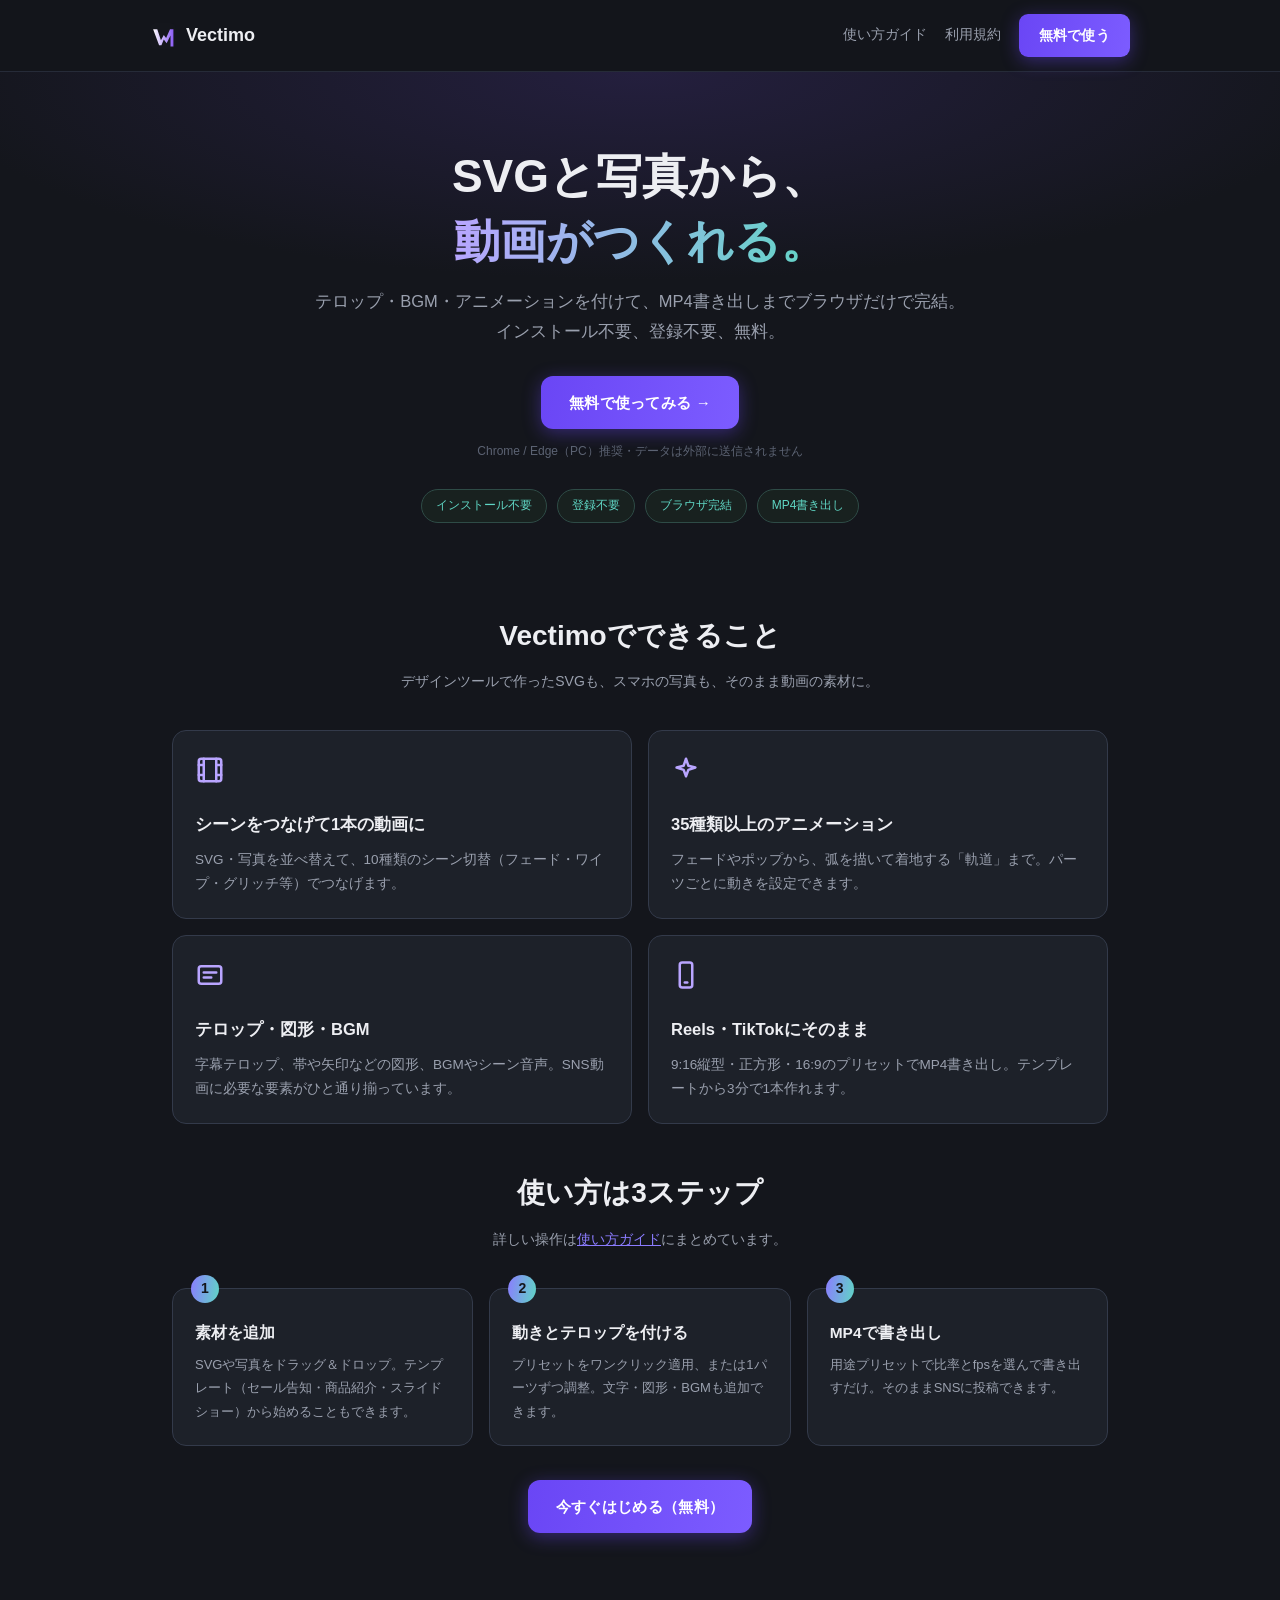
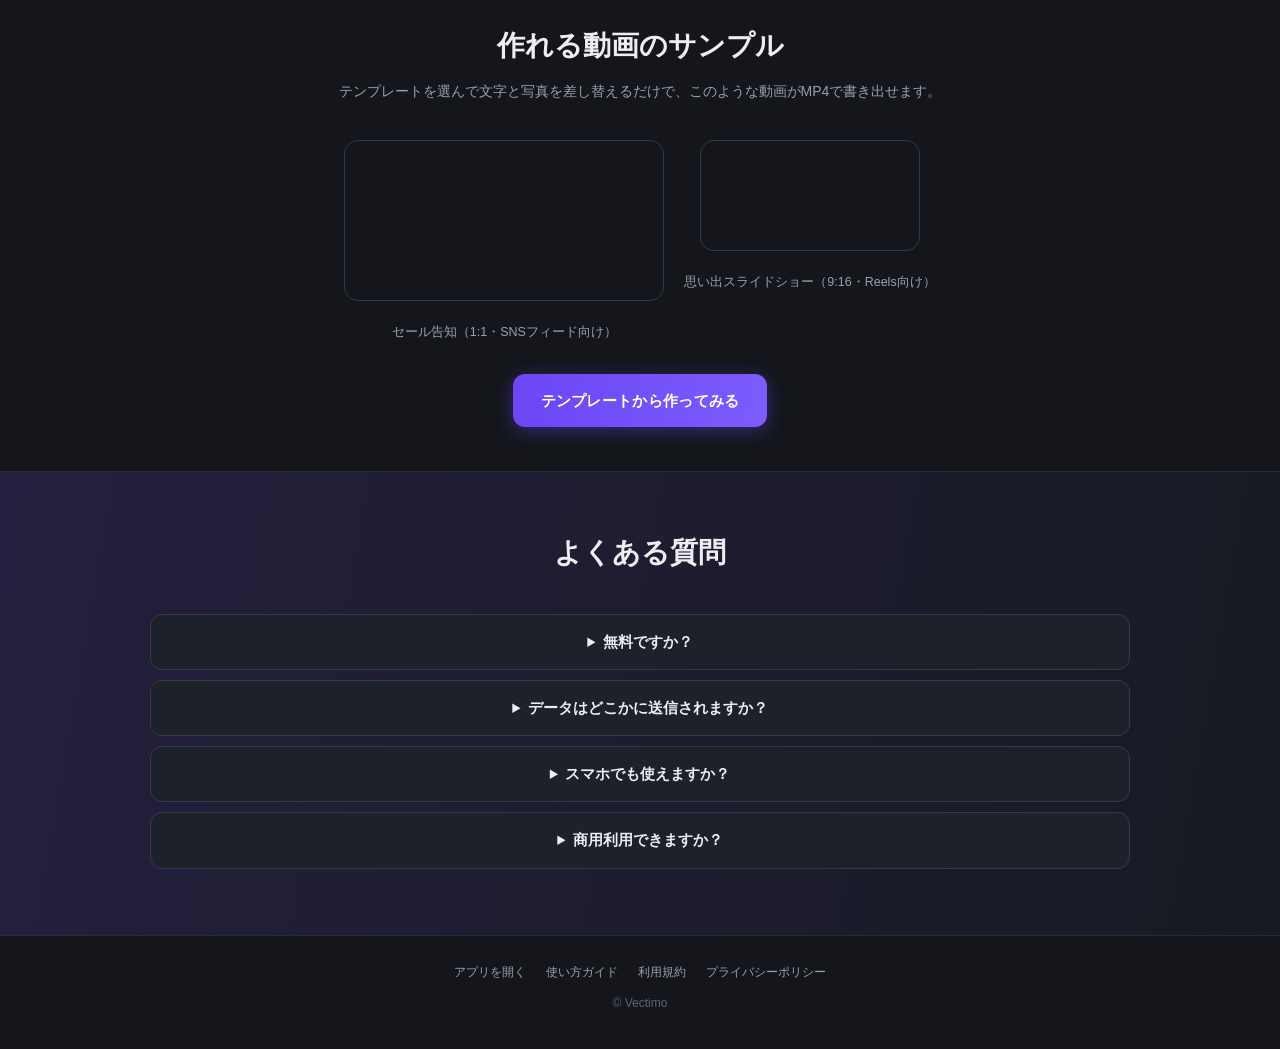
==== index.html @ f9dc0a41 "LP余白調整・サンプル動画のループ解除" ====
<!DOCTYPE html>
<html lang="ja">
<head>
<meta charset="utf-8">
<meta name="viewport" content="width=device-width, initial-scale=1">
<title>Vectimo（ベクティモ）| SVG・写真から動画を作る無料ブラウザツール</title>
<meta name="description" content="VectimoはSVGや写真をつなげてテロップ・BGM付きのMP4動画を作れる無料ツール。インストール不要・登録不要・ブラウザ完結。SNS広告やReels、思い出のスライドショー作りに。">
<link rel="canonical" href="https://vectimo.vercel.app/">
<meta property="og:title" content="Vectimo（ベクティモ）| SVG・写真から動画を作る無料ブラウザツール">
<meta property="og:description" content="インストール不要・登録不要。SVGや写真をつなげてテロップ・BGM付きのMP4動画をブラウザだけで。">
<meta property="og:type" content="website">
<meta property="og:site_name" content="Vectimo">
<meta property="og:url" content="https://vectimo.vercel.app/">
<meta property="og:image" content="https://vectimo.vercel.app/vectimo-ogp.png">
<meta name="twitter:card" content="summary_large_image">
<link rel="apple-touch-icon" href="apple-touch-icon.png">
<link rel="icon" type="image/png" sizes="192x192" href="icon-192.png">
<link rel="icon" href="data:image/svg+xml,%3Csvg xmlns='http://www.w3.org/2000/svg' viewBox='0 0 100 100'%3E%3Crect width='100' height='100' rx='20' fill='%2314161C'/%3E%3Cdefs%3E%3ClinearGradient id='g' x1='0' y1='0' x2='1' y2='0'%3E%3Cstop offset='0' stop-color='%23FFFFFF'/%3E%3Cstop offset='1' stop-color='%238B5CF6'/%3E%3C/linearGradient%3E%3C/defs%3E%3Cpath d='M12 24 H28 L42 66 L53 46 L62 58 L77 24 H90 V90 H79 V48 L64 78 L53 63 L44 86 H35 Z' fill='url(%23g)'/%3E%3C/svg%3E">
<script type="application/ld+json">
{"@context":"https://schema.org","@type":"WebApplication","name":"Vectimo（ベクティモ）","url":"https://vectimo.vercel.app/","description":"SVGや写真をつなげてテロップ・BGM付きのMP4動画を作れる無料のブラウザ完結動画作成ツール。","applicationCategory":"MultimediaApplication","operatingSystem":"Web","inLanguage":"ja","offers":{"@type":"Offer","price":"0","priceCurrency":"JPY"},"image":"https://vectimo.vercel.app/vectimo-ogp.png"}
</script>
<script type="application/ld+json">
{"@context":"https://schema.org","@type":"FAQPage","mainEntity":[
{"@type":"Question","name":"Vectimoは無料ですか？","acceptedAnswer":{"@type":"Answer","text":"はい、無料でお使いいただけます。会員登録やインストールも不要で、ブラウザだけで動作します。"}},
{"@type":"Question","name":"どんな動画が作れますか？","acceptedAnswer":{"@type":"Answer","text":"SVGや写真をシーンとして並べ、アニメーション・テロップ・BGMを付けてMP4動画として書き出せます。SNS広告、Instagram Reels/TikTok用の縦動画、思い出のスライドショーなどに向いています。"}},
{"@type":"Question","name":"作ったデータはサーバーに送信されますか？","acceptedAnswer":{"@type":"Answer","text":"いいえ。編集・書き出しはすべてお使いのブラウザ内で完結し、素材や動画が外部サーバーへ送信されることはありません。"}},
{"@type":"Question","name":"推奨環境はありますか？","acceptedAnswer":{"@type":"Answer","text":"パソコンのChromeまたはEdge（最新版）を推奨しています。MP4書き出しにはWebCodecs対応ブラウザが必要です。"}}
]}
</script>
<style>
:root{--bg:#14161C;--panel:#1D2129;--line:#333A4A;--tx:#EDEEF2;--sub:#9AA0AE;--mut:#5C6373;--pu:#8B7CFF;--te:#5FD6C4;--pk:#FF8FA3}
*{box-sizing:border-box}
body{margin:0;background:var(--bg);color:var(--tx);font-family:'Zen Kaku Gothic New','Hiragino Sans','Yu Gothic',sans-serif;line-height:1.8}
a{color:var(--pu)}
.wrap{max-width:980px;margin:0 auto;padding:0 22px}
header{position:sticky;top:0;z-index:10;background:#14161CEE;backdrop-filter:blur(8px);border-bottom:1px solid #262B38}
.nav{display:flex;align-items:center;gap:18px;padding:14px 0}
.logo{display:flex;align-items:center;gap:10px;font-weight:800;font-size:18px;color:var(--tx);text-decoration:none}
.nav .links{margin-left:auto;display:flex;gap:18px;align-items:center;font-size:13.5px}
.nav .links a{color:var(--sub);text-decoration:none}
.nav .links a.btn{color:#FFFFFF}
.btn{display:inline-block;background:linear-gradient(100deg,#6A46F5,#7C5CFF);color:#FFFFFF;font-weight:800;text-decoration:none;border-radius:12px;padding:13px 28px;font-size:15px;letter-spacing:.02em;box-shadow:0 4px 18px #6A46F566;transition:transform .12s,filter .15s}
.btn:hover{filter:brightness(1.08);transform:translateY(-1px)}
.btn.small{padding:9px 20px;font-size:14px;border-radius:9px}
.hero{padding:72px 0 44px;text-align:center;background:radial-gradient(ellipse 80% 60% at 50% 0%,#241F3E 0%,#14161C 70%)}
.hero h1{font-size:clamp(28px,5vw,46px);line-height:1.4;margin:0 0 14px;font-weight:900}
.hero h1 .grad{background:linear-gradient(100deg,#B9A5FF,var(--te));-webkit-background-clip:text;background-clip:text;color:transparent}
.hero p{color:var(--sub);font-size:clamp(14px,2.2vw,16.5px);margin:0 0 30px}
.hero .note{font-size:12px;color:var(--mut);margin-top:12px}
.badges{display:flex;gap:10px;justify-content:center;flex-wrap:wrap;margin-top:26px}
.badge{font-size:12px;color:var(--te);border:1px solid #2E4B46;background:#18211F;border-radius:99px;padding:5px 14px}
section{padding:44px 0}
h2{font-size:clamp(21px,3.4vw,28px);text-align:center;margin:0 0 8px}
.lead{text-align:center;color:var(--sub);font-size:14px;margin:0 0 36px}
.grid{display:grid;grid-template-columns:repeat(2,1fr);gap:16px}
@media(max-width:640px){.grid{grid-template-columns:1fr}}
.card .ic svg{stroke:#B9A5FF}
.card{background:var(--panel);border:1px solid var(--line);border-radius:14px;padding:22px}
.card h3{margin:0 0 8px;font-size:16.5px}
.card p{margin:0;font-size:13.5px;color:var(--sub)}
.card .ic{font-size:26px;margin-bottom:10px}
.steps{counter-reset:st;display:grid;grid-template-columns:repeat(auto-fit,minmax(220px,1fr));gap:16px}
.step{background:var(--panel);border:1px solid var(--line);border-radius:14px;padding:22px;position:relative}
.step::before{counter-increment:st;content:counter(st);position:absolute;top:-14px;left:18px;background:linear-gradient(100deg,var(--pu),var(--te));color:#14161C;font-weight:900;width:28px;height:28px;border-radius:50%;display:grid;place-items:center;font-size:14px}
.step h3{margin:8px 0 6px;font-size:15.5px}
.step p{margin:0;font-size:13px;color:var(--sub)}
details{background:var(--panel);border:1px solid var(--line);border-radius:12px;padding:14px 18px;margin-bottom:10px}
summary{cursor:pointer;font-weight:700;font-size:14.5px}
details p{color:var(--sub);font-size:13.5px;margin:10px 0 2px}
.cta{background:linear-gradient(100deg,#241F3E,#171A22);border-top:1px solid #262B38;border-bottom:1px solid #262B38;text-align:center}
footer{padding:26px 0 34px;text-align:center;font-size:12px;color:var(--mut)}
footer a{color:var(--sub);text-decoration:none;margin:0 10px}
@media(max-width:640px){.nav .links a.hidesp{display:none}}
</style>
</head>
<body>
<header><div class="wrap nav">
  <a class="logo" href="./"><svg width="26" height="26" viewBox="0 0 100 100"><rect width="100" height="100" rx="20" fill="#14161C"/><defs><linearGradient id="lg" x1="0" y1="0" x2="1" y2="0"><stop offset="0" stop-color="#FFF"/><stop offset="1" stop-color="#8B5CF6"/></linearGradient></defs><path d="M12 24 H28 L42 66 L53 46 L62 58 L77 24 H90 V90 H79 V48 L64 78 L53 63 L44 86 H35 Z" fill="url(#lg)"/></svg>Vectimo</a>
  <div class="links">
    <a href="vectimo-guide.html" class="hidesp">使い方ガイド</a>
    <a href="vectimo-terms.html" class="hidesp">利用規約</a>
    <a class="btn small" href="app.html">無料で使う</a>
  </div>
</div></header>

<div class="hero"><div class="wrap">
  <h1>SVGと写真から、<br><span class="grad">動画がつくれる。</span></h1>
  <p>テロップ・BGM・アニメーションを付けて、MP4書き出しまでブラウザだけで完結。<br>インストール不要、登録不要、無料。</p>
  <a class="btn" href="app.html">無料で使ってみる →</a>
  <div class="note">Chrome / Edge（PC）推奨・データは外部に送信されません</div>
  <div class="badges"><span class="badge">インストール不要</span><span class="badge">登録不要</span><span class="badge">ブラウザ完結</span><span class="badge">MP4書き出し</span></div>
</div></div>

<section><div class="wrap">
  <h2>Vectimoでできること</h2>
  <p class="lead">デザインツールで作ったSVGも、スマホの写真も、そのまま動画の素材に。</p>
  <div class="grid">
    <div class="card"><div class="ic"><svg width="30" height="30" viewBox="0 0 24 24" fill="none" stroke-width="2" stroke-linecap="round" stroke-linejoin="round"><rect x="3" y="3" width="18" height="18" rx="2"/><path d="M7 3v18M17 3v18M3 8h4M3 16h4M17 8h4M17 16h4"/></svg></div><h3>シーンをつなげて1本の動画に</h3><p>SVG・写真を並べ替えて、10種類のシーン切替（フェード・ワイプ・グリッチ等）でつなげます。</p></div>
    <div class="card"><div class="ic"><svg width="30" height="30" viewBox="0 0 24 24" fill="none" stroke-width="2" stroke-linecap="round" stroke-linejoin="round"><path d="M12 3l1.9 5.6L19.5 10l-5.6 1.9L12 17l-1.9-5.1L4.5 10l5.6-1.4Z"/></svg></div><h3>35種類以上のアニメーション</h3><p>フェードやポップから、弧を描いて着地する「軌道」まで。パーツごとに動きを設定できます。</p></div>
    <div class="card"><div class="ic"><svg width="30" height="30" viewBox="0 0 24 24" fill="none" stroke-width="2" stroke-linecap="round" stroke-linejoin="round"><rect x="3" y="5" width="18" height="14" rx="2"/><path d="M7 10h10M7 14h6"/></svg></div><h3>テロップ・図形・BGM</h3><p>字幕テロップ、帯や矢印などの図形、BGMやシーン音声。SNS動画に必要な要素がひと通り揃っています。</p></div>
    <div class="card"><div class="ic"><svg width="30" height="30" viewBox="0 0 24 24" fill="none" stroke-width="2" stroke-linecap="round" stroke-linejoin="round"><rect x="7" y="2" width="10" height="20" rx="2"/><path d="M11 18h2"/></svg></div><h3>Reels・TikTokにそのまま</h3><p>9:16縦型・正方形・16:9のプリセットでMP4書き出し。テンプレートから3分で1本作れます。</p></div>
  </div>
</div></section>

<section style="padding-top:0"><div class="wrap">
  <h2>使い方は3ステップ</h2>
  <p class="lead">詳しい操作は<a href="vectimo-guide.html">使い方ガイド</a>にまとめています。</p>
  <div class="steps">
    <div class="step"><h3>素材を追加</h3><p>SVGや写真をドラッグ＆ドロップ。テンプレート（セール告知・商品紹介・スライドショー）から始めることもできます。</p></div>
    <div class="step"><h3>動きとテロップを付ける</h3><p>プリセットをワンクリック適用、または1パーツずつ調整。文字・図形・BGMも追加できます。</p></div>
    <div class="step"><h3>MP4で書き出し</h3><p>用途プリセットで比率とfpsを選んで書き出すだけ。そのままSNSに投稿できます。</p></div>
  </div>
  <div style="text-align:center;margin-top:34px"><a class="btn" href="app.html">今すぐはじめる（無料）</a></div>
</div></section>

<section><div class="wrap">
  <h2>作れる動画のサンプル</h2>
  <p class="lead">テンプレートを選んで文字と写真を差し替えるだけで、このような動画がMP4で書き出せます。</p>
  <div style="display:flex;gap:20px;justify-content:center;align-items:flex-start;flex-wrap:wrap">
    <figure style="margin:0;text-align:center">
      <video src="demo-sale.mp4" autoplay muted playsinline style="width:min(320px,86vw);border-radius:14px;border:1px solid #333A4A"></video>
      <figcaption style="font-size:12.5px;color:#9AA0AE;margin-top:10px">セール告知（1:1・SNSフィード向け）</figcaption>
    </figure>
    <figure style="margin:0;text-align:center">
      <video src="demo-memories.mp4" autoplay muted playsinline style="width:min(220px,60vw);border-radius:14px;border:1px solid #333A4A"></video>
      <figcaption style="font-size:12.5px;color:#9AA0AE;margin-top:10px">思い出スライドショー（9:16・Reels向け）</figcaption>
    </figure>
  </div>
  <div style="text-align:center;margin-top:30px"><a class="btn" href="app.html">テンプレートから作ってみる</a></div>
</div></section>

<section class="cta"><div class="wrap" style="padding:12px 0">
  <h2>よくある質問</h2>
  <p class="lead"></p>
  <details><summary>無料ですか？</summary><p>はい、無料です。会員登録もインストールも不要で、ブラウザを開くだけで使えます。</p></details>
  <details><summary>データはどこかに送信されますか？</summary><p>いいえ。編集も書き出しもすべてお使いのブラウザ内で処理され、素材や動画が外部サーバーへ送信されることはありません。</p></details>
  <details><summary>スマホでも使えますか？</summary><p>閲覧はできますが、編集操作が多いためパソコン（Chrome / Edge）でのご利用を推奨しています。</p></details>
  <details><summary>商用利用できますか？</summary><p>作成した動画は商用利用いただけます。詳しくは<a href="vectimo-terms.html">利用規約</a>をご覧ください。</p></details>
</div></section>

<footer><div class="wrap">
  <div><a href="app.html">アプリを開く</a><a href="vectimo-guide.html">使い方ガイド</a><a href="vectimo-terms.html">利用規約</a><a href="vectimo-privacy.html">プライバシーポリシー</a></div>
  <div style="margin-top:10px">© Vectimo</div>
</div></footer>
</body>
</html>
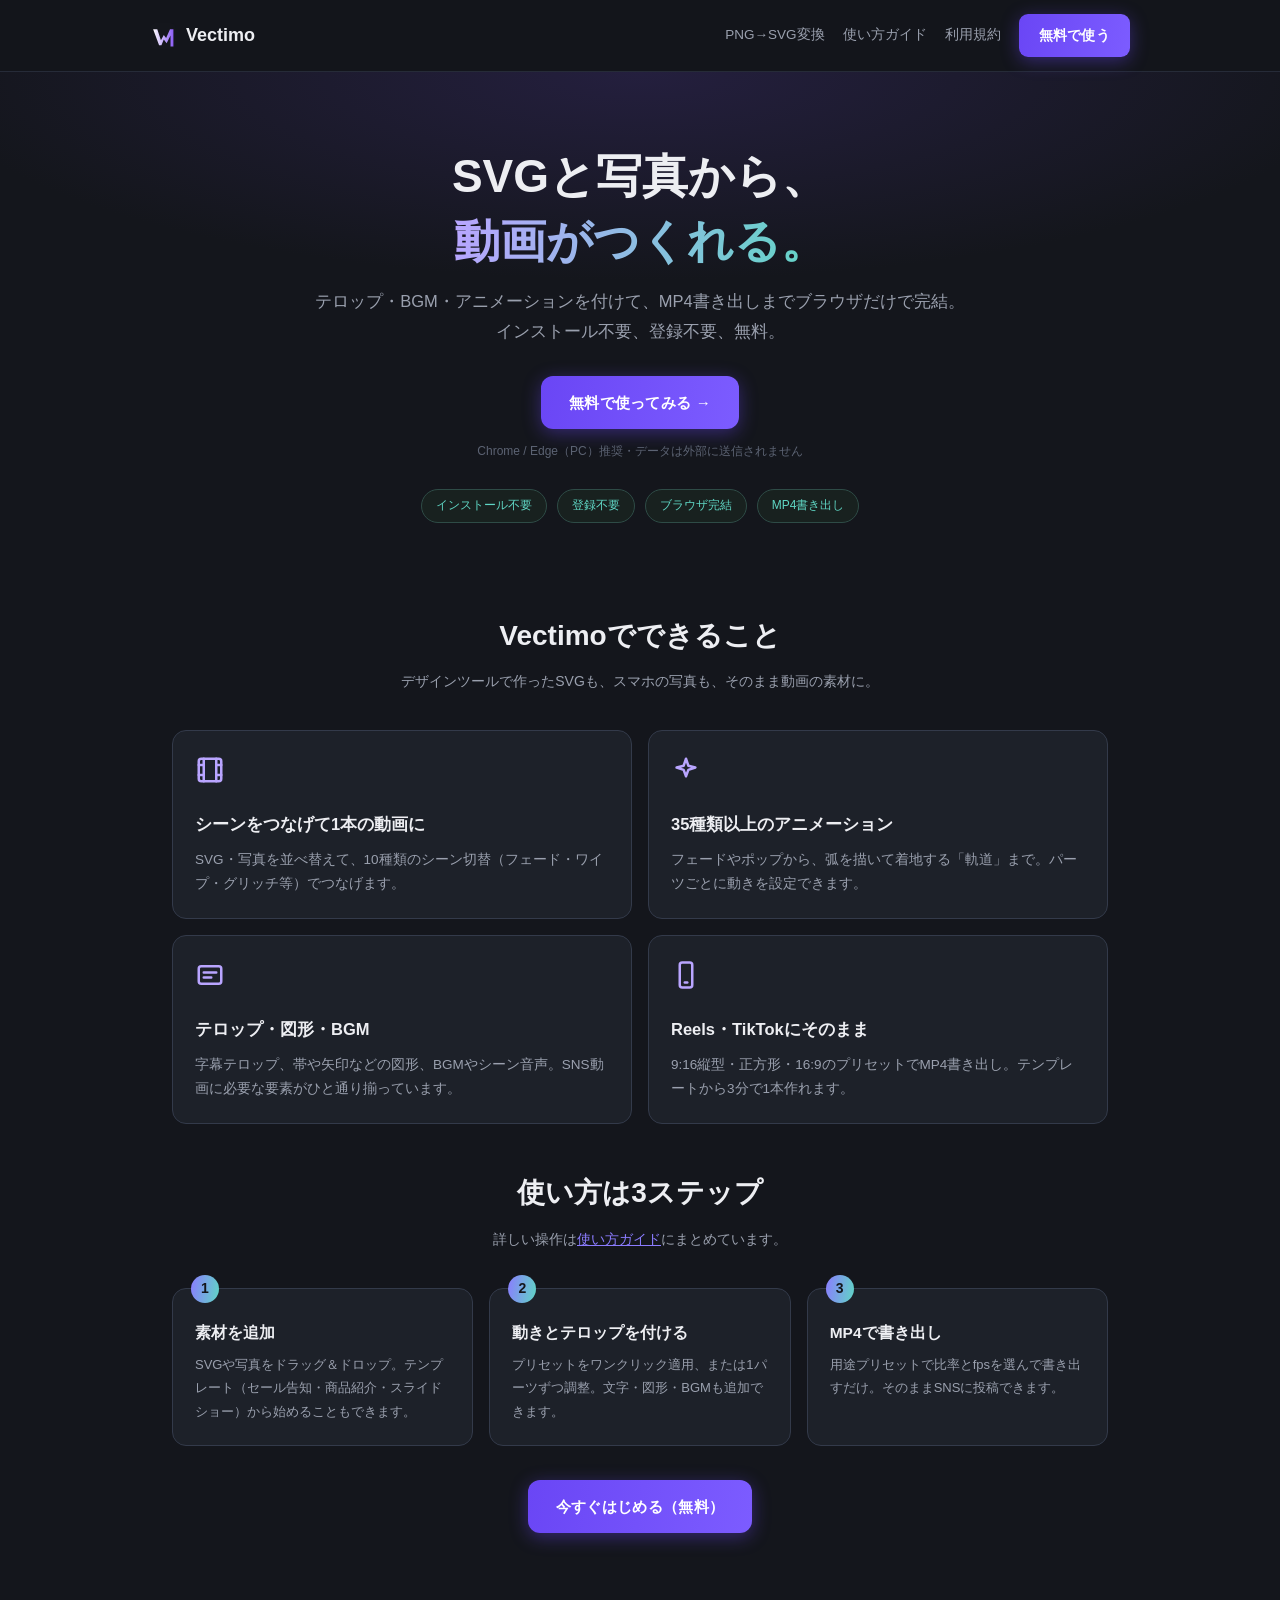
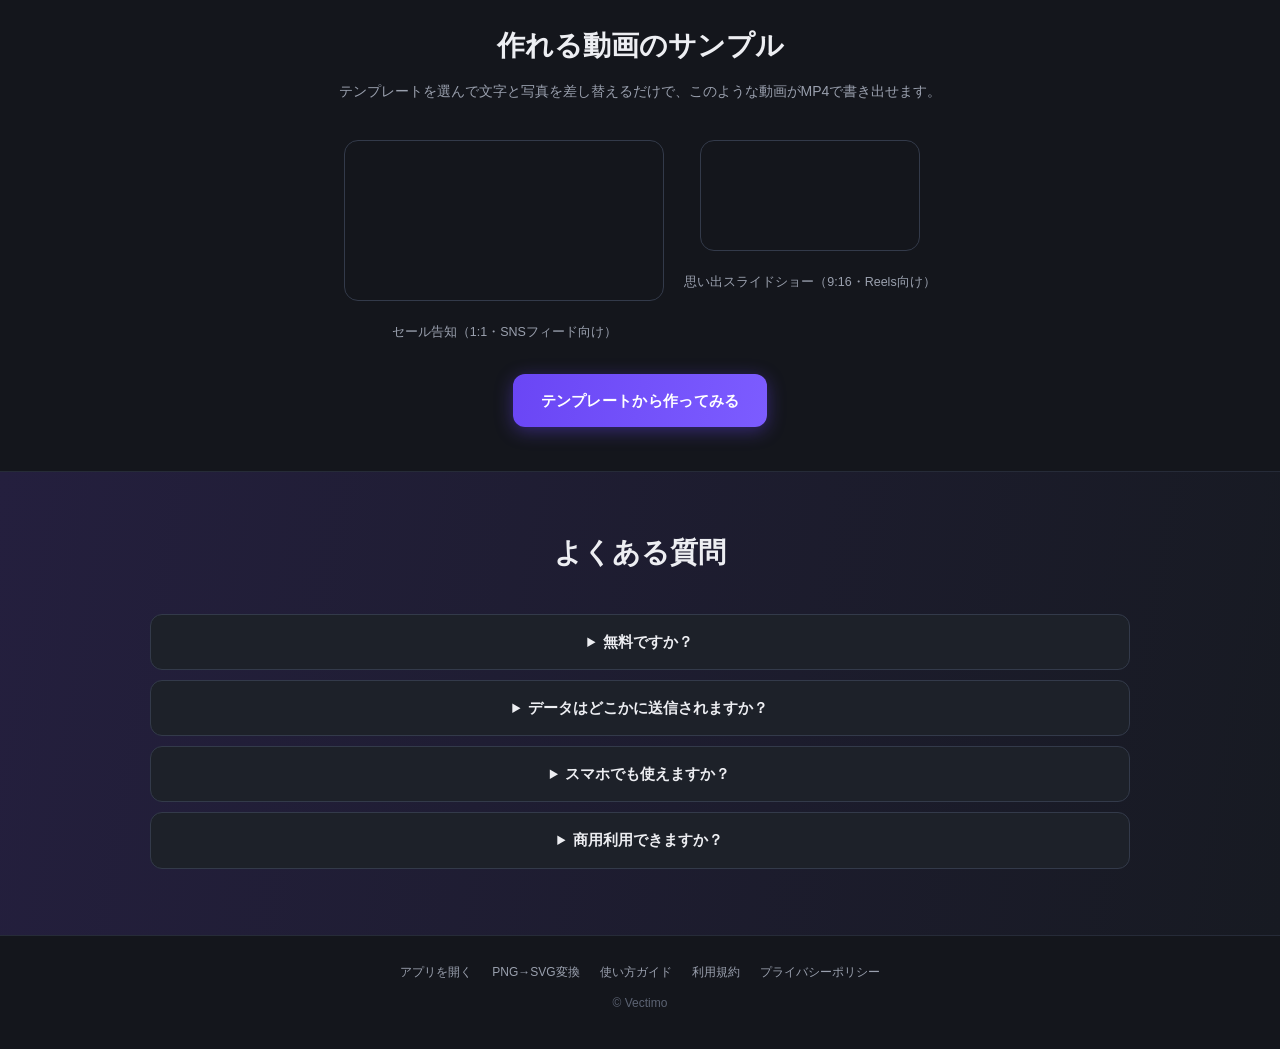
==== commit 76f6315d: "PNG→SVG変換ページを追加・全ページに導線" ====
--- a/index.html
+++ b/index.html
@@ -77,6 +77,7 @@
 <header><div class="wrap nav">
   <a class="logo" href="./"><svg width="26" height="26" viewBox="0 0 100 100"><rect width="100" height="100" rx="20" fill="#14161C"/><defs><linearGradient id="lg" x1="0" y1="0" x2="1" y2="0"><stop offset="0" stop-color="#FFF"/><stop offset="1" stop-color="#8B5CF6"/></linearGradient></defs><path d="M12 24 H28 L42 66 L53 46 L62 58 L77 24 H90 V90 H79 V48 L64 78 L53 63 L44 86 H35 Z" fill="url(#lg)"/></svg>Vectimo</a>
   <div class="links">
+    <a href="png-to-svg.html" class="hidesp">PNG→SVG変換</a>
     <a href="vectimo-guide.html" class="hidesp">使い方ガイド</a>
     <a href="vectimo-terms.html" class="hidesp">利用規約</a>
     <a class="btn small" href="app.html">無料で使う</a>
@@ -139,7 +140,7 @@
 </div></section>
 
 <footer><div class="wrap">
-  <div><a href="app.html">アプリを開く</a><a href="vectimo-guide.html">使い方ガイド</a><a href="vectimo-terms.html">利用規約</a><a href="vectimo-privacy.html">プライバシーポリシー</a></div>
+  <div><a href="app.html">アプリを開く</a><a href="png-to-svg.html">PNG→SVG変換</a><a href="vectimo-guide.html">使い方ガイド</a><a href="vectimo-terms.html">利用規約</a><a href="vectimo-privacy.html">プライバシーポリシー</a></div>
   <div style="margin-top:10px">© Vectimo</div>
 </div></footer>
 </body>
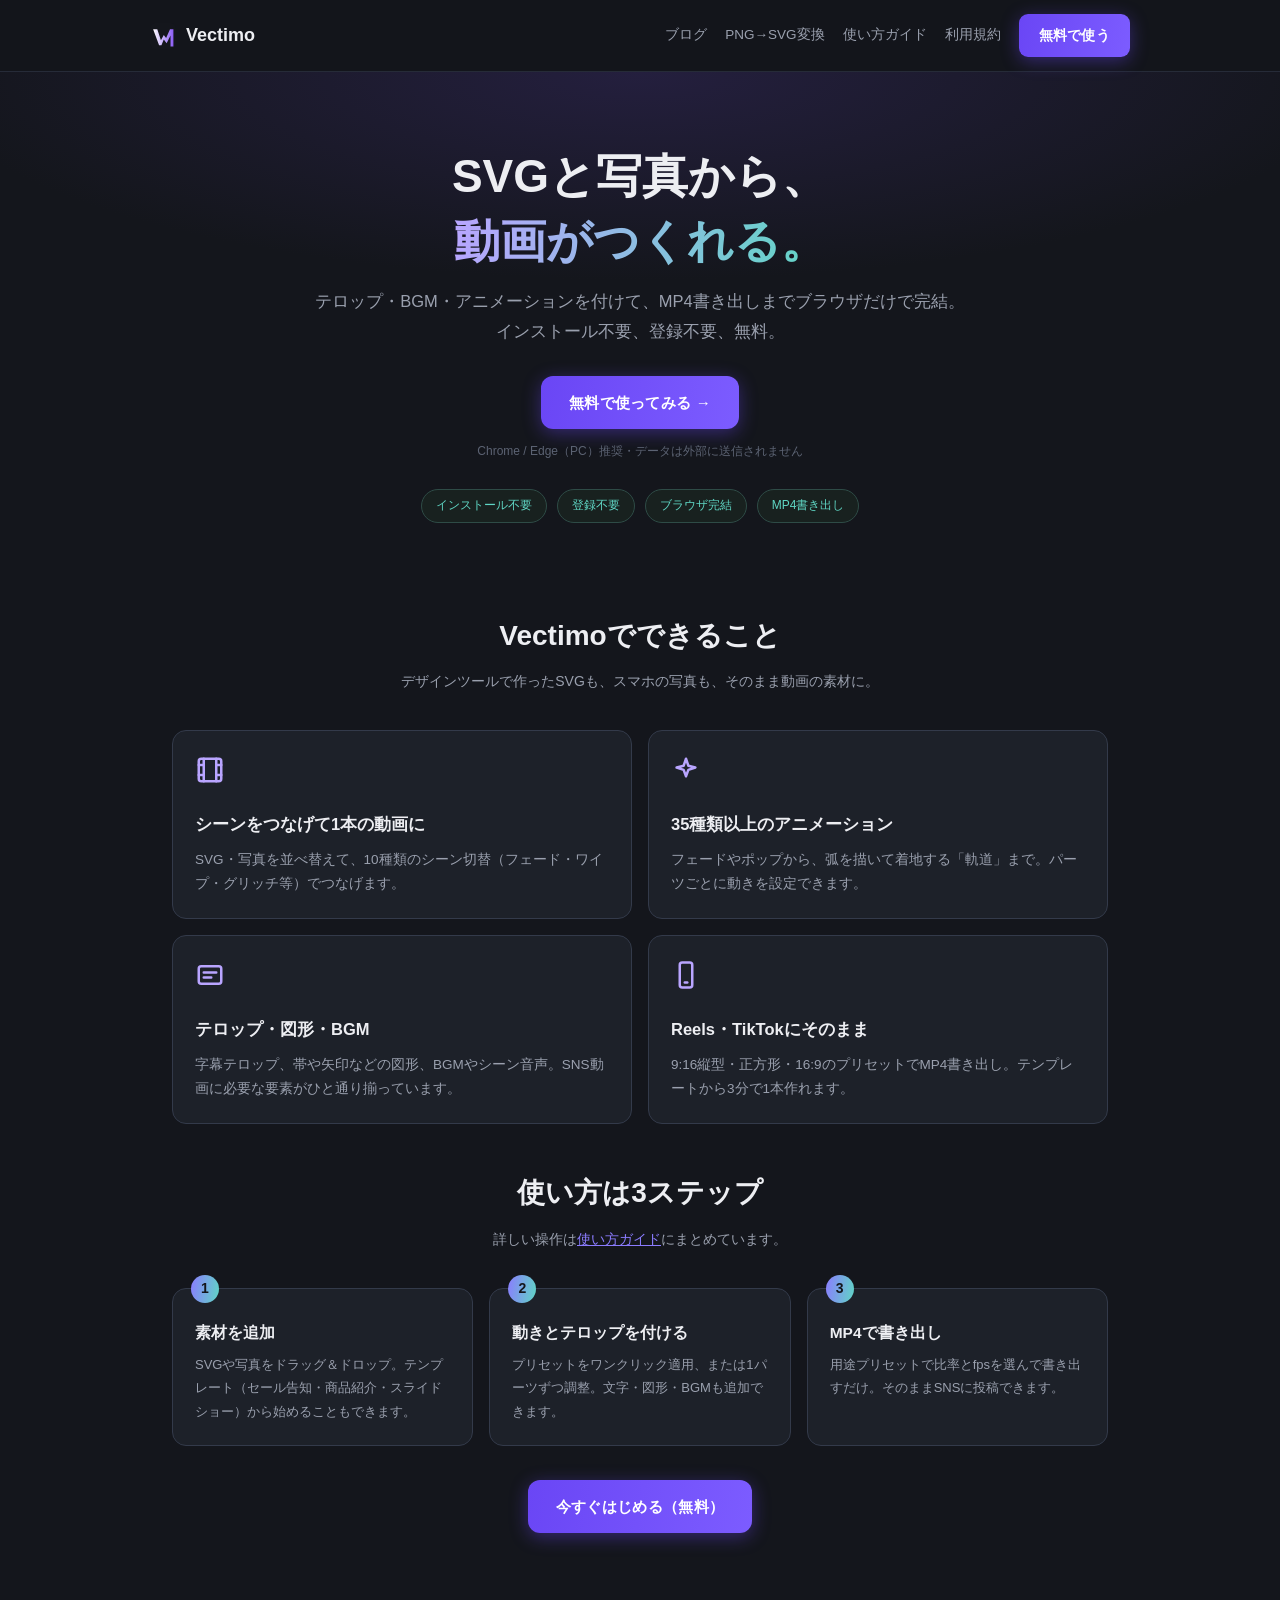
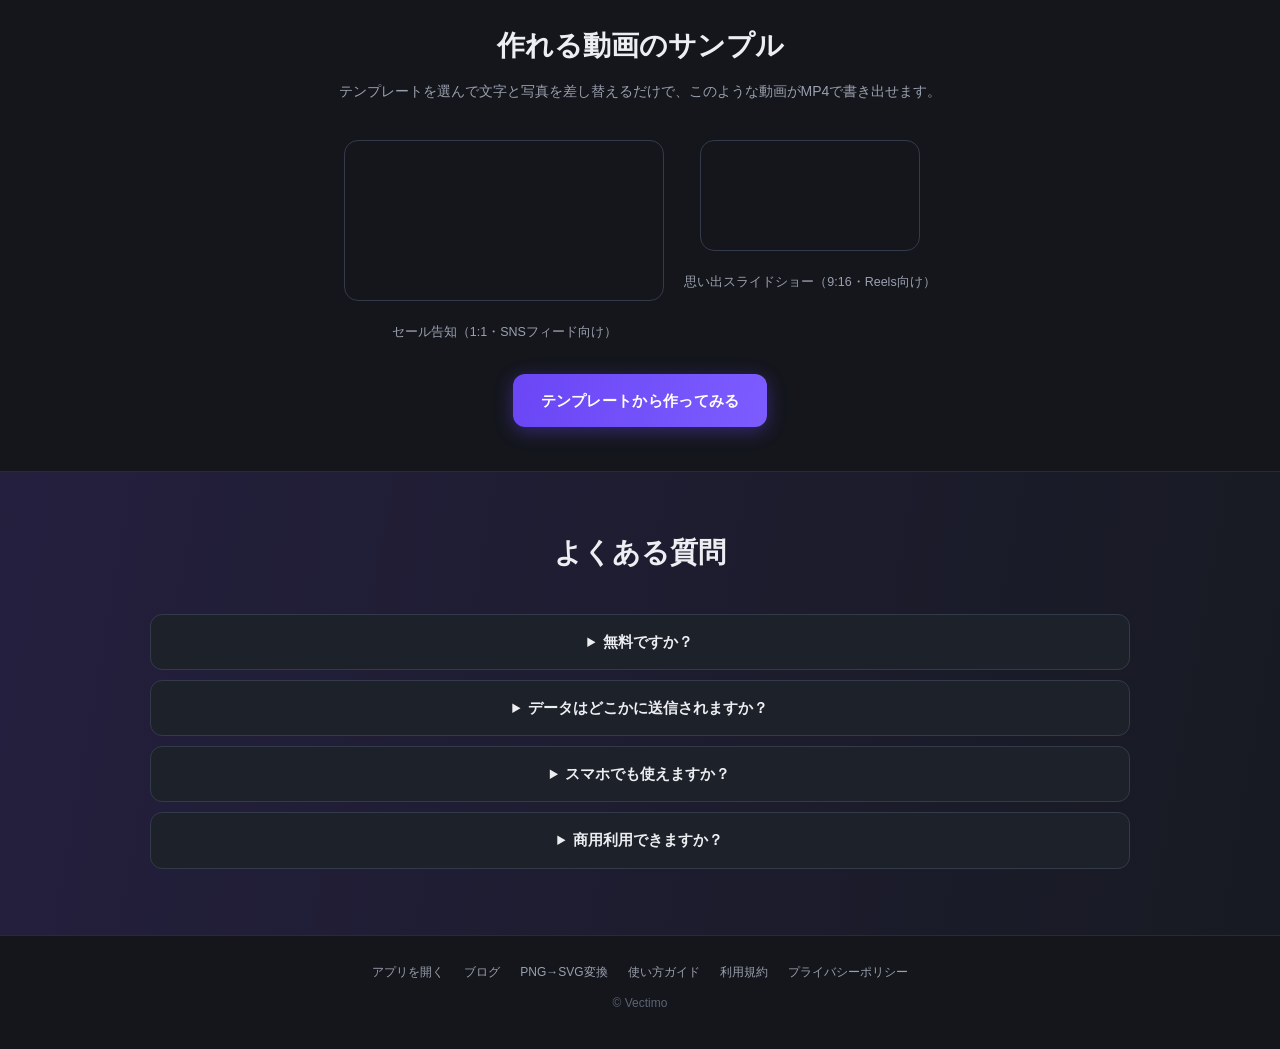
==== commit 7473ea8e: "index更新" ====
--- a/index.html
+++ b/index.html
@@ -77,6 +77,7 @@
 <header><div class="wrap nav">
   <a class="logo" href="./"><svg width="26" height="26" viewBox="0 0 100 100"><rect width="100" height="100" rx="20" fill="#14161C"/><defs><linearGradient id="lg" x1="0" y1="0" x2="1" y2="0"><stop offset="0" stop-color="#FFF"/><stop offset="1" stop-color="#8B5CF6"/></linearGradient></defs><path d="M12 24 H28 L42 66 L53 46 L62 58 L77 24 H90 V90 H79 V48 L64 78 L53 63 L44 86 H35 Z" fill="url(#lg)"/></svg>Vectimo</a>
   <div class="links">
+    <a href="blog/" class="hidesp">ブログ</a>
     <a href="png-to-svg.html" class="hidesp">PNG→SVG変換</a>
     <a href="vectimo-guide.html" class="hidesp">使い方ガイド</a>
     <a href="vectimo-terms.html" class="hidesp">利用規約</a>
@@ -140,7 +141,7 @@
 </div></section>
 
 <footer><div class="wrap">
-  <div><a href="app.html">アプリを開く</a><a href="png-to-svg.html">PNG→SVG変換</a><a href="vectimo-guide.html">使い方ガイド</a><a href="vectimo-terms.html">利用規約</a><a href="vectimo-privacy.html">プライバシーポリシー</a></div>
+  <div><a href="app.html">アプリを開く</a><a href="blog/">ブログ</a><a href="png-to-svg.html">PNG→SVG変換</a><a href="vectimo-guide.html">使い方ガイド</a><a href="vectimo-terms.html">利用規約</a><a href="vectimo-privacy.html">プライバシーポリシー</a></div>
   <div style="margin-top:10px">© Vectimo</div>
 </div></footer>
 </body>
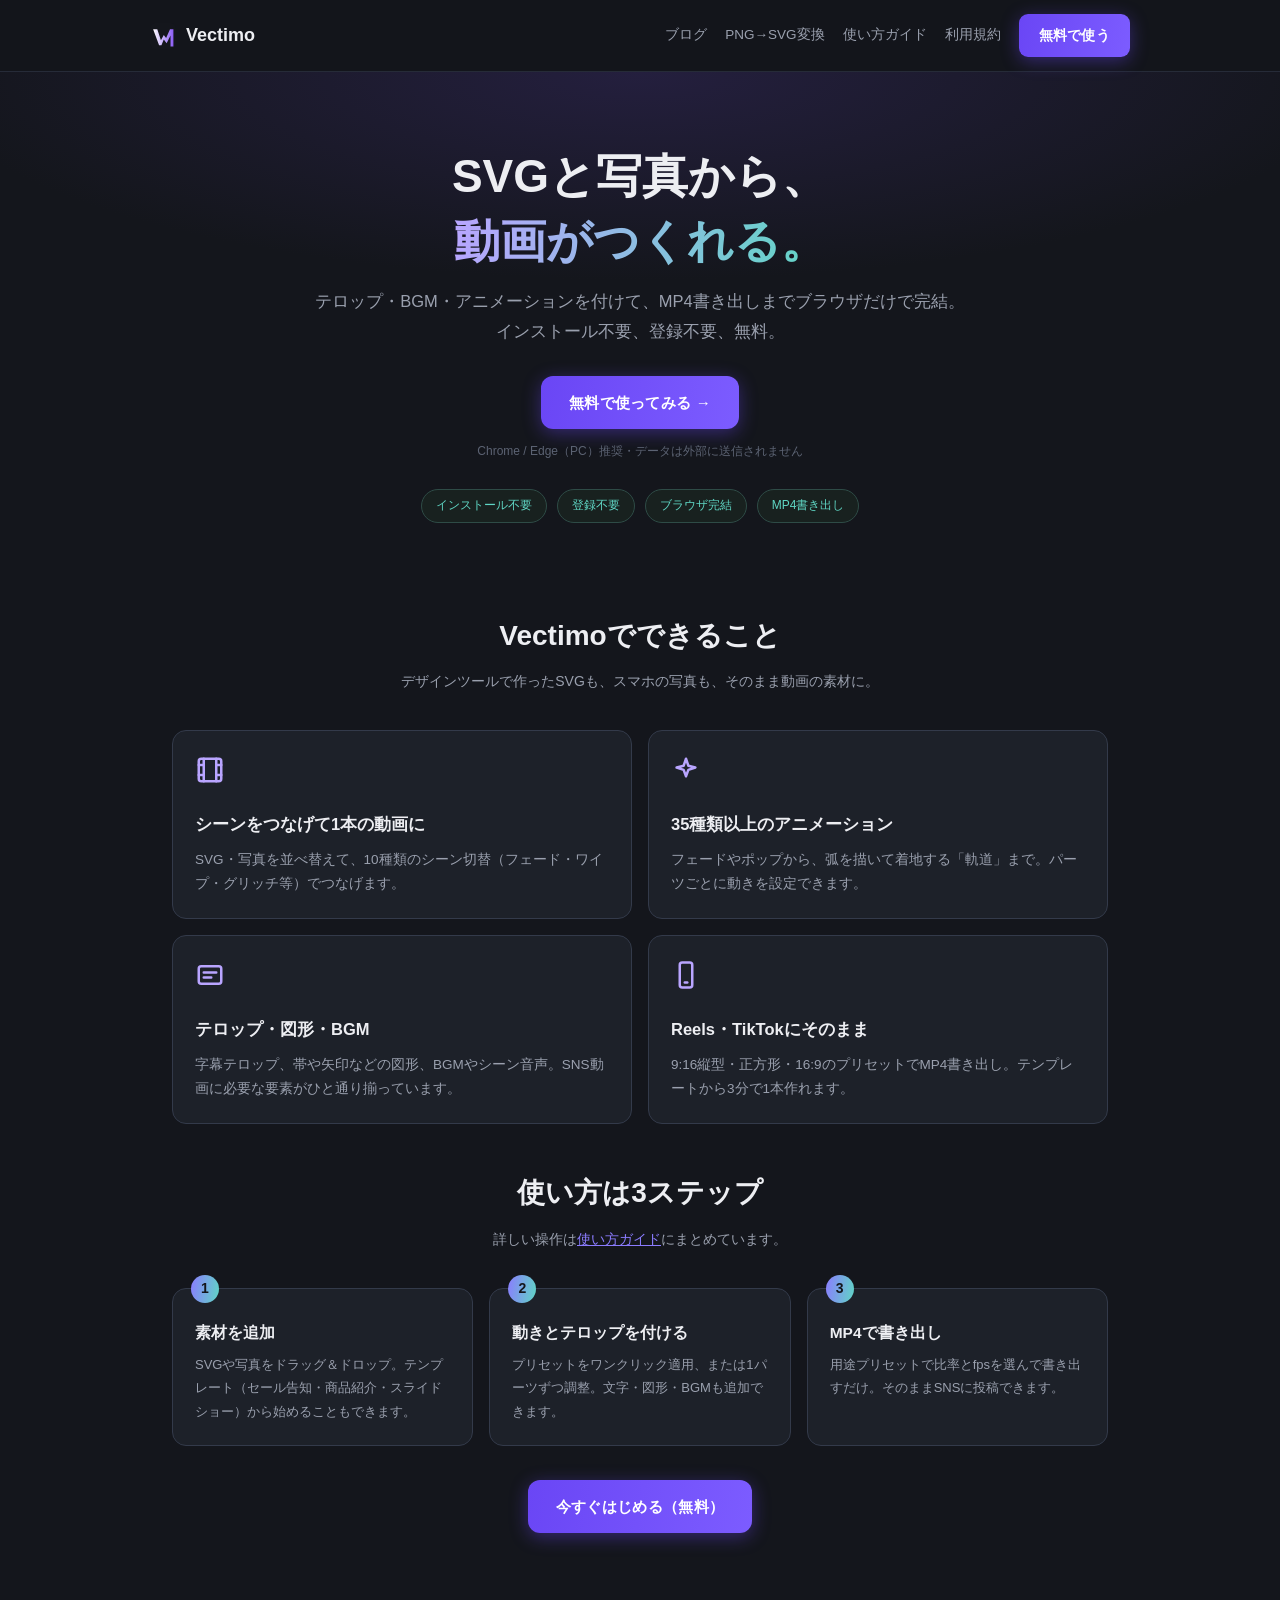
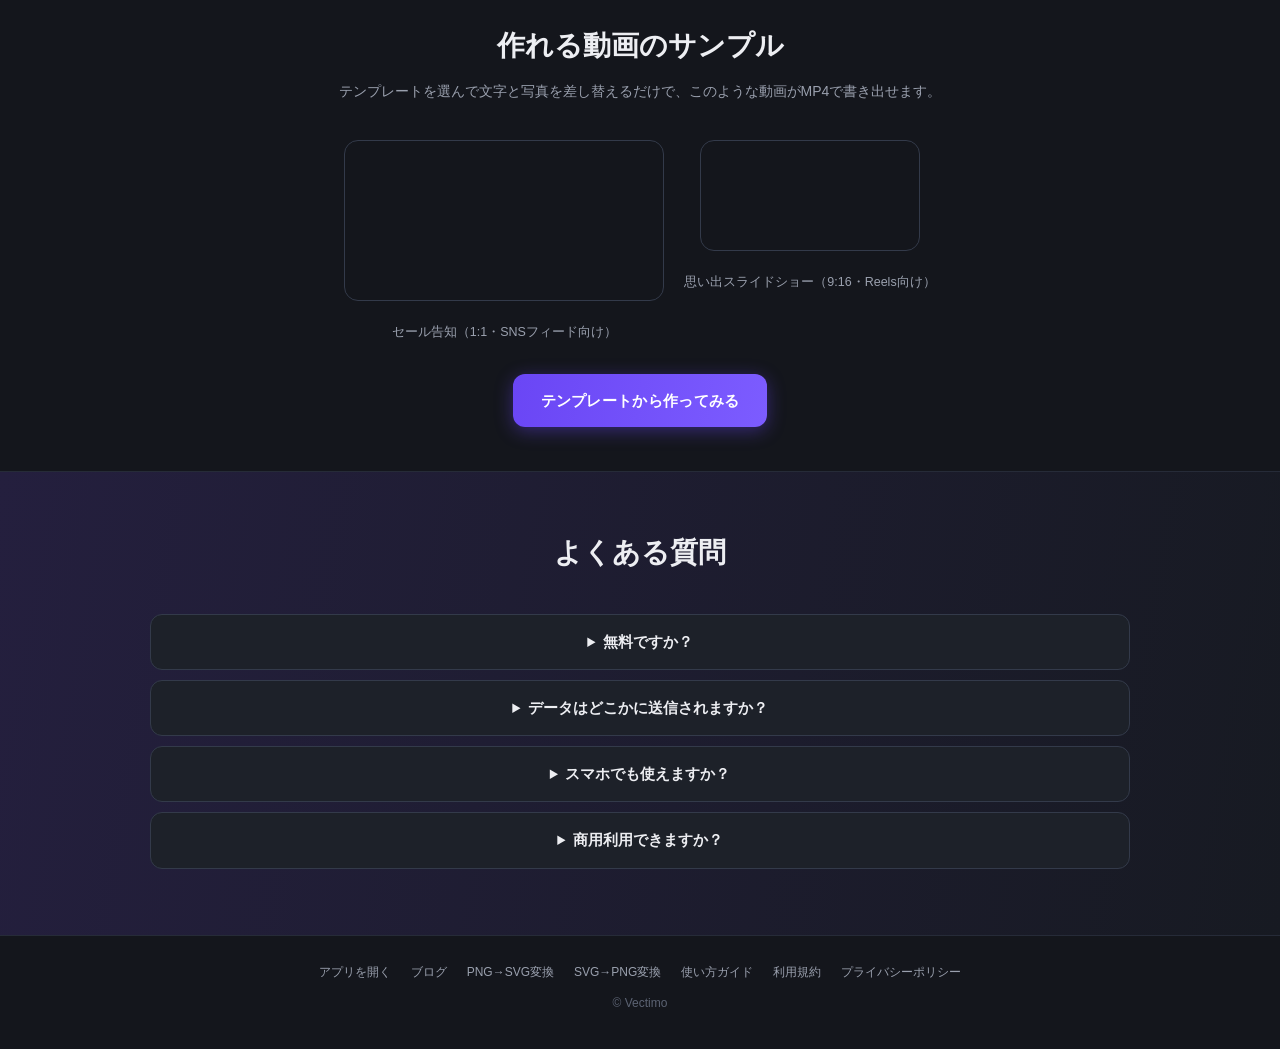
==== commit 755d960d: "動画差し替えのXHTML未定義エラーを修正" ====
--- a/index.html
+++ b/index.html
@@ -141,7 +141,7 @@
 </div></section>
 
 <footer><div class="wrap">
-  <div><a href="app.html">アプリを開く</a><a href="blog/">ブログ</a><a href="png-to-svg.html">PNG→SVG変換</a><a href="vectimo-guide.html">使い方ガイド</a><a href="vectimo-terms.html">利用規約</a><a href="vectimo-privacy.html">プライバシーポリシー</a></div>
+  <div><a href="app.html">アプリを開く</a><a href="blog/">ブログ</a><a href="png-to-svg.html">PNG→SVG変換</a><a href="svg-to-png.html">SVG→PNG変換</a><a href="vectimo-guide.html">使い方ガイド</a><a href="vectimo-terms.html">利用規約</a><a href="vectimo-privacy.html">プライバシーポリシー</a></div>
   <div style="margin-top:10px">© Vectimo</div>
 </div></footer>
 </body>
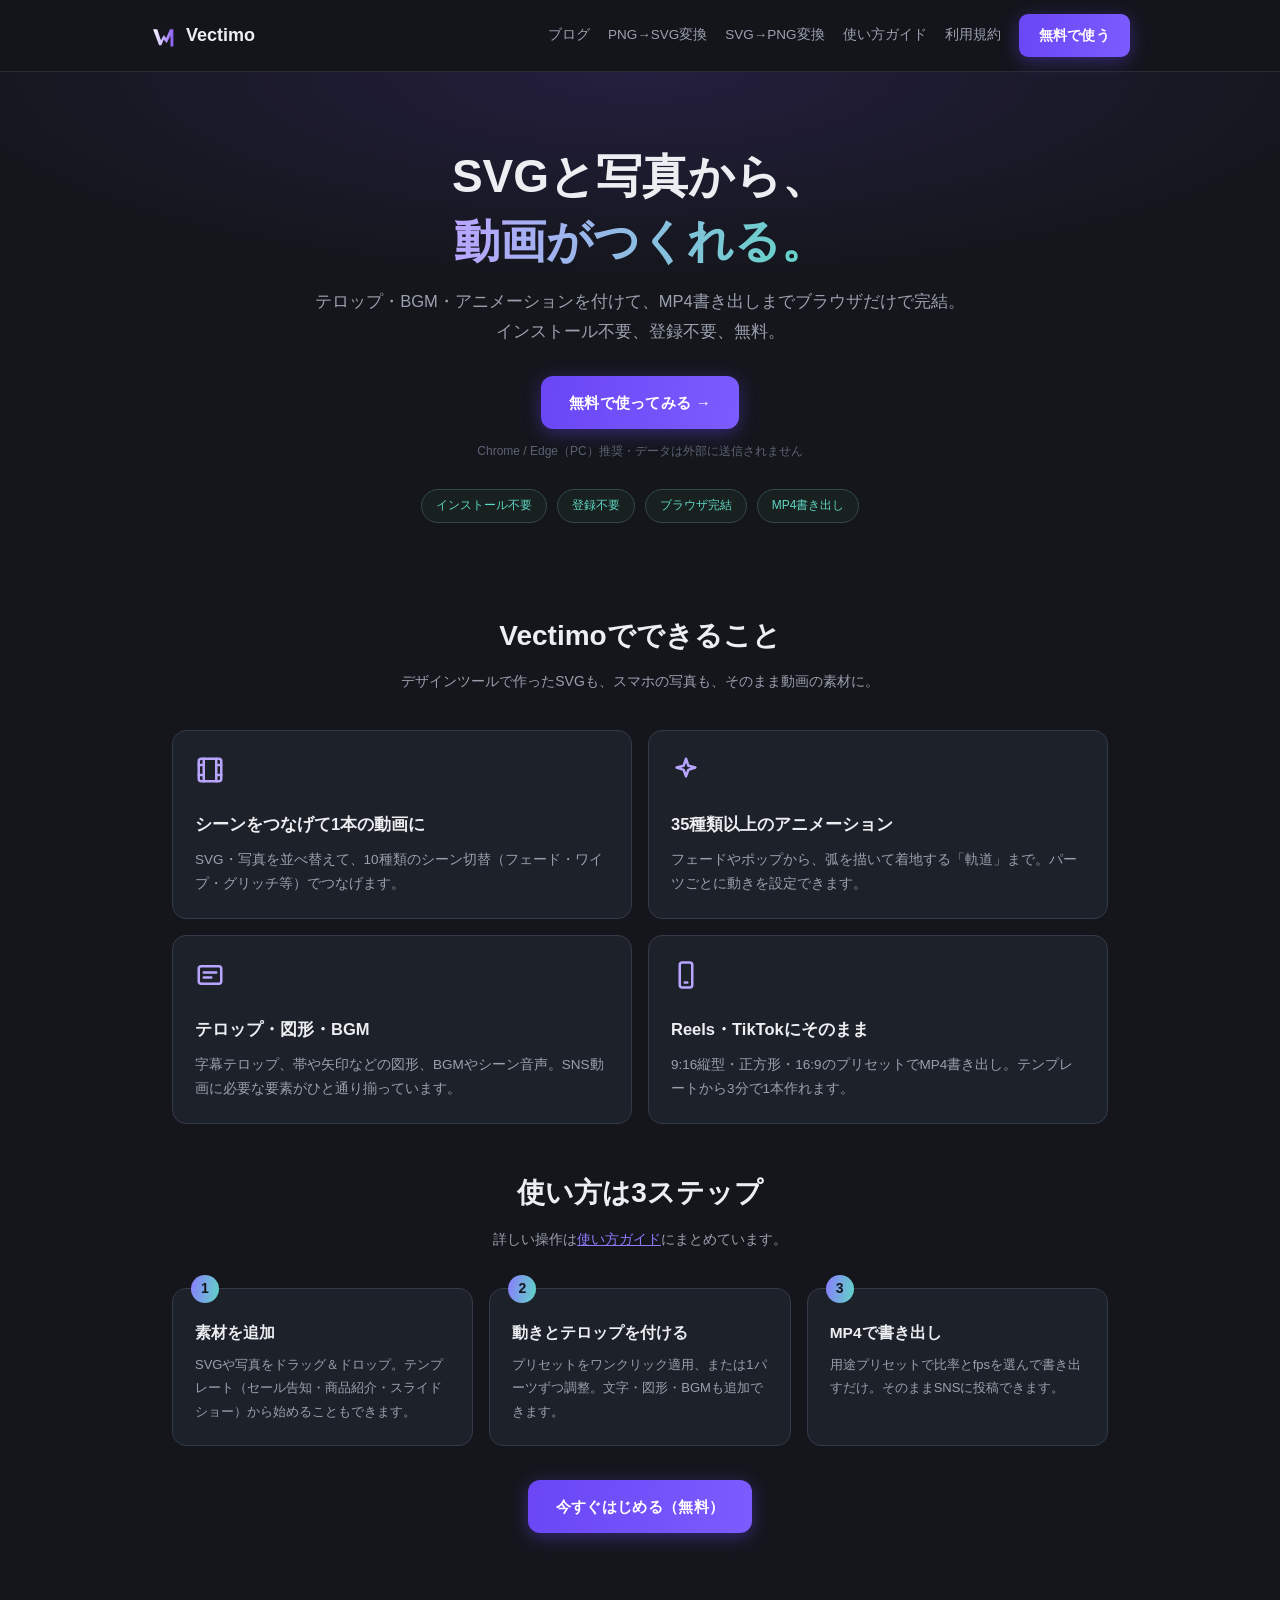
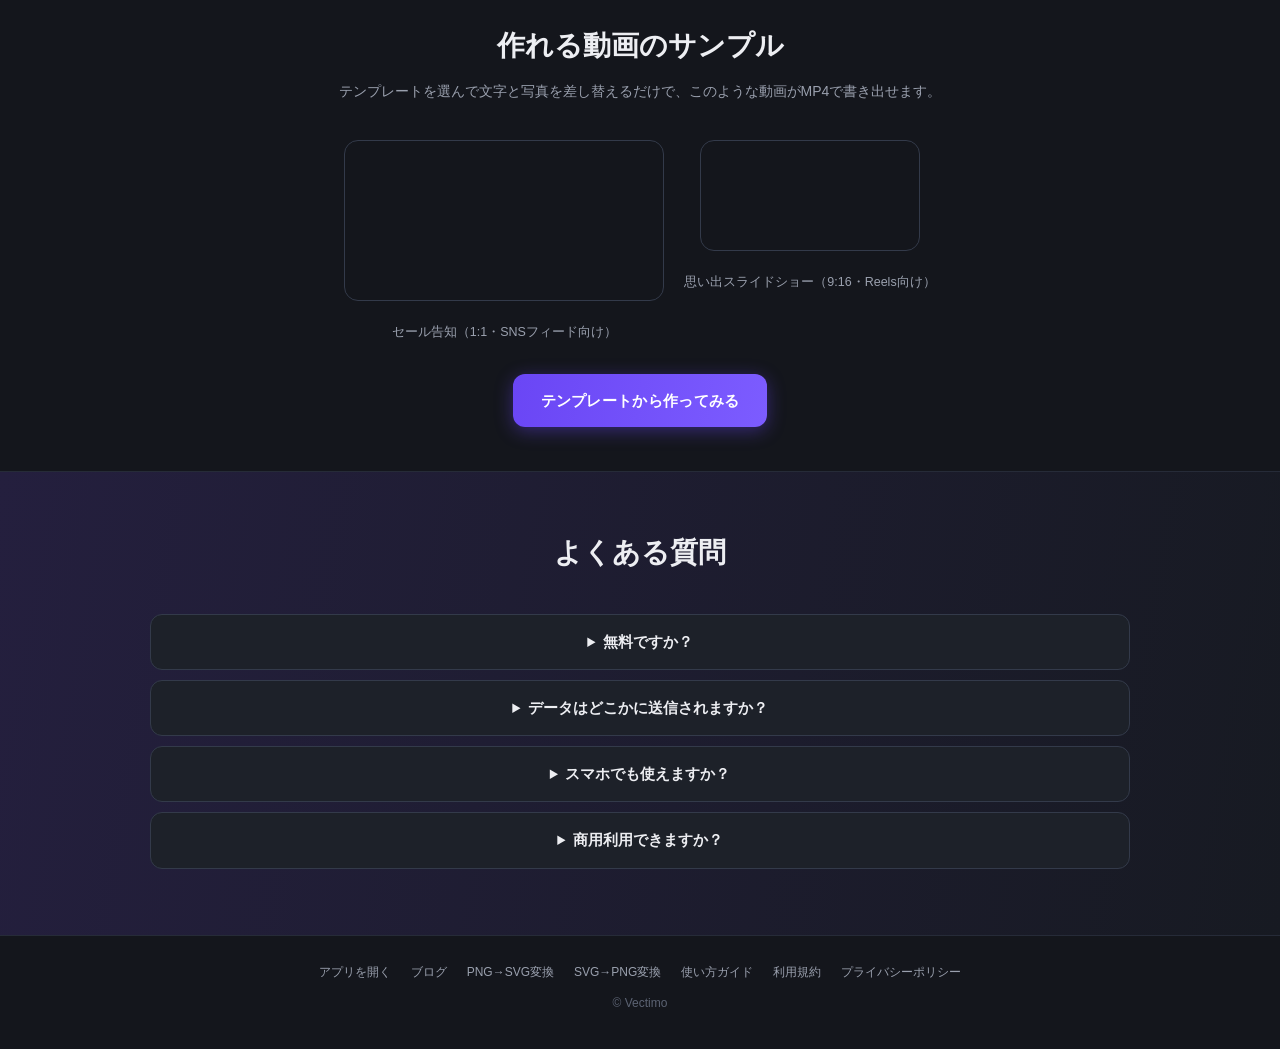
==== commit 55f72608: "ヘッダーにSVG→PNG変換の導線を追加" ====
--- a/index.html
+++ b/index.html
@@ -79,6 +79,7 @@
   <div class="links">
     <a href="blog/" class="hidesp">ブログ</a>
     <a href="png-to-svg.html" class="hidesp">PNG→SVG変換</a>
+    <a href="svg-to-png.html" class="hidesp">SVG→PNG変換</a>
     <a href="vectimo-guide.html" class="hidesp">使い方ガイド</a>
     <a href="vectimo-terms.html" class="hidesp">利用規約</a>
     <a class="btn small" href="app.html">無料で使う</a>
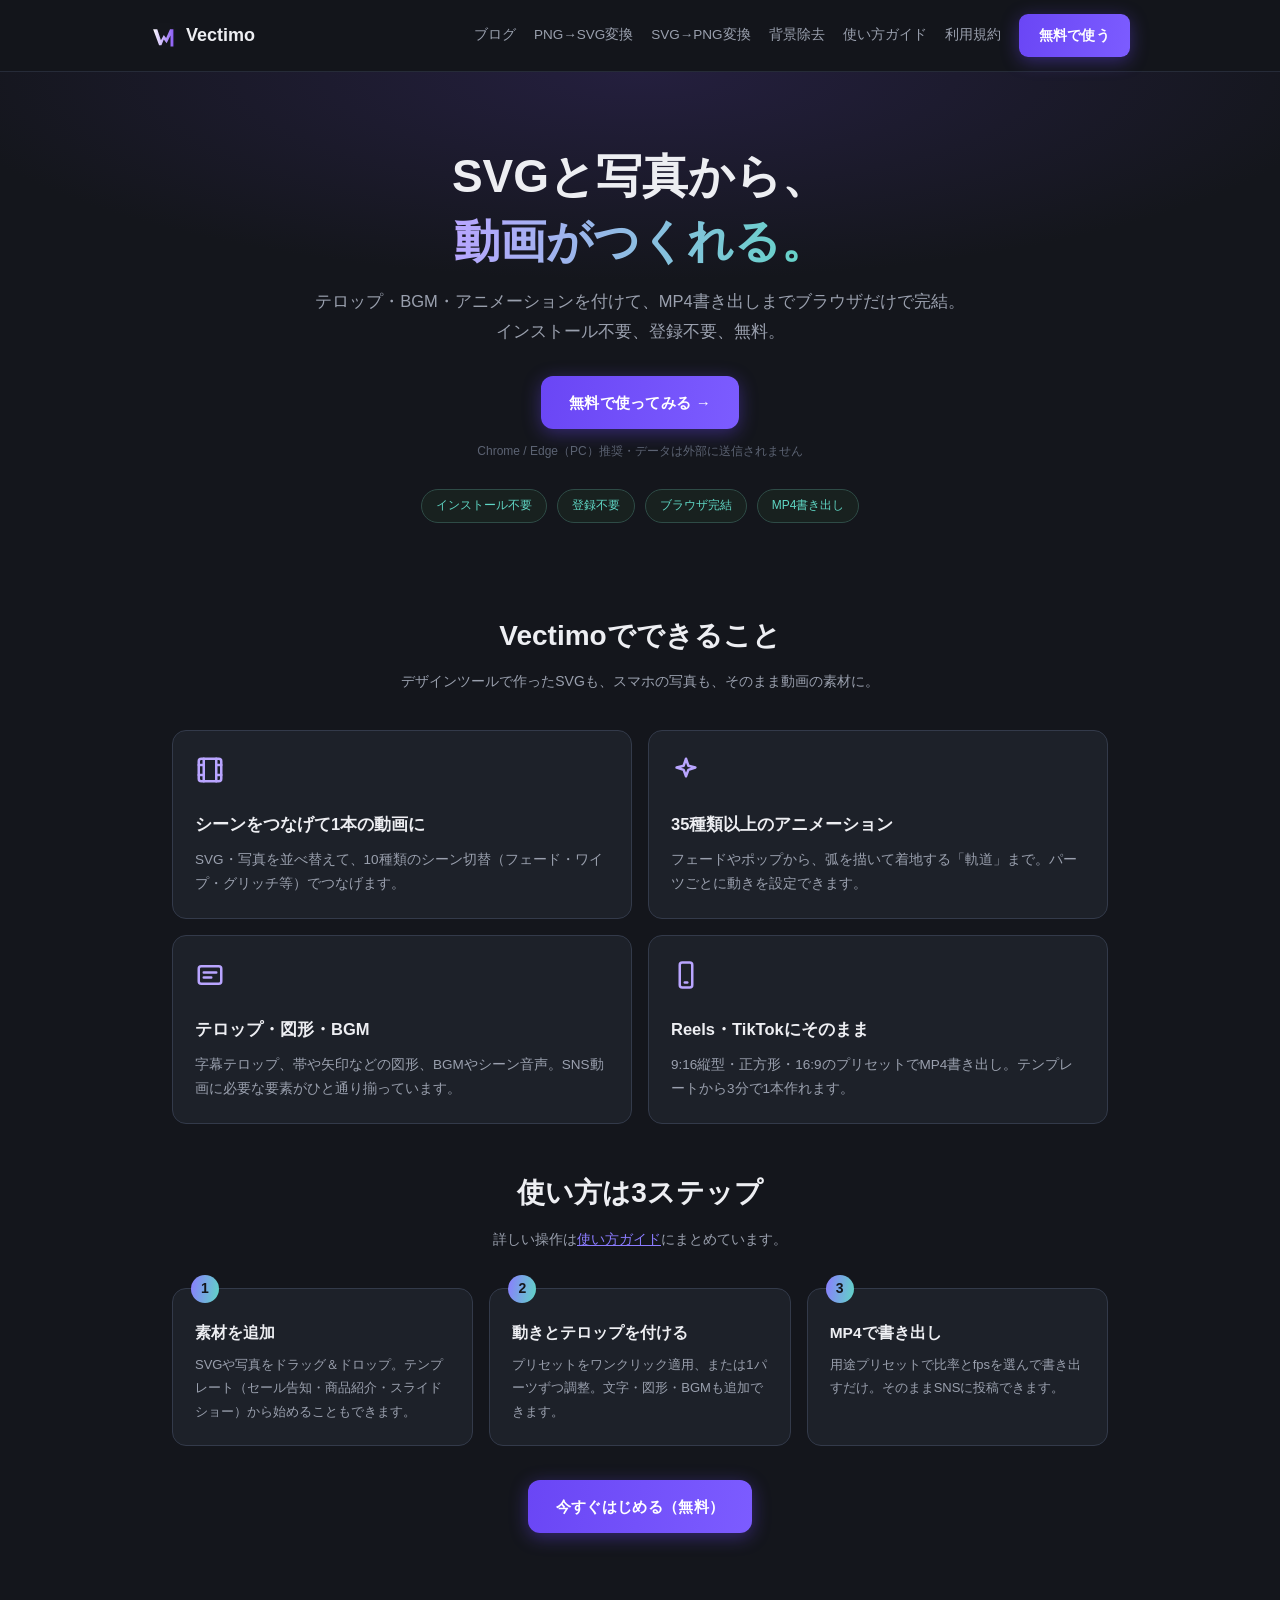
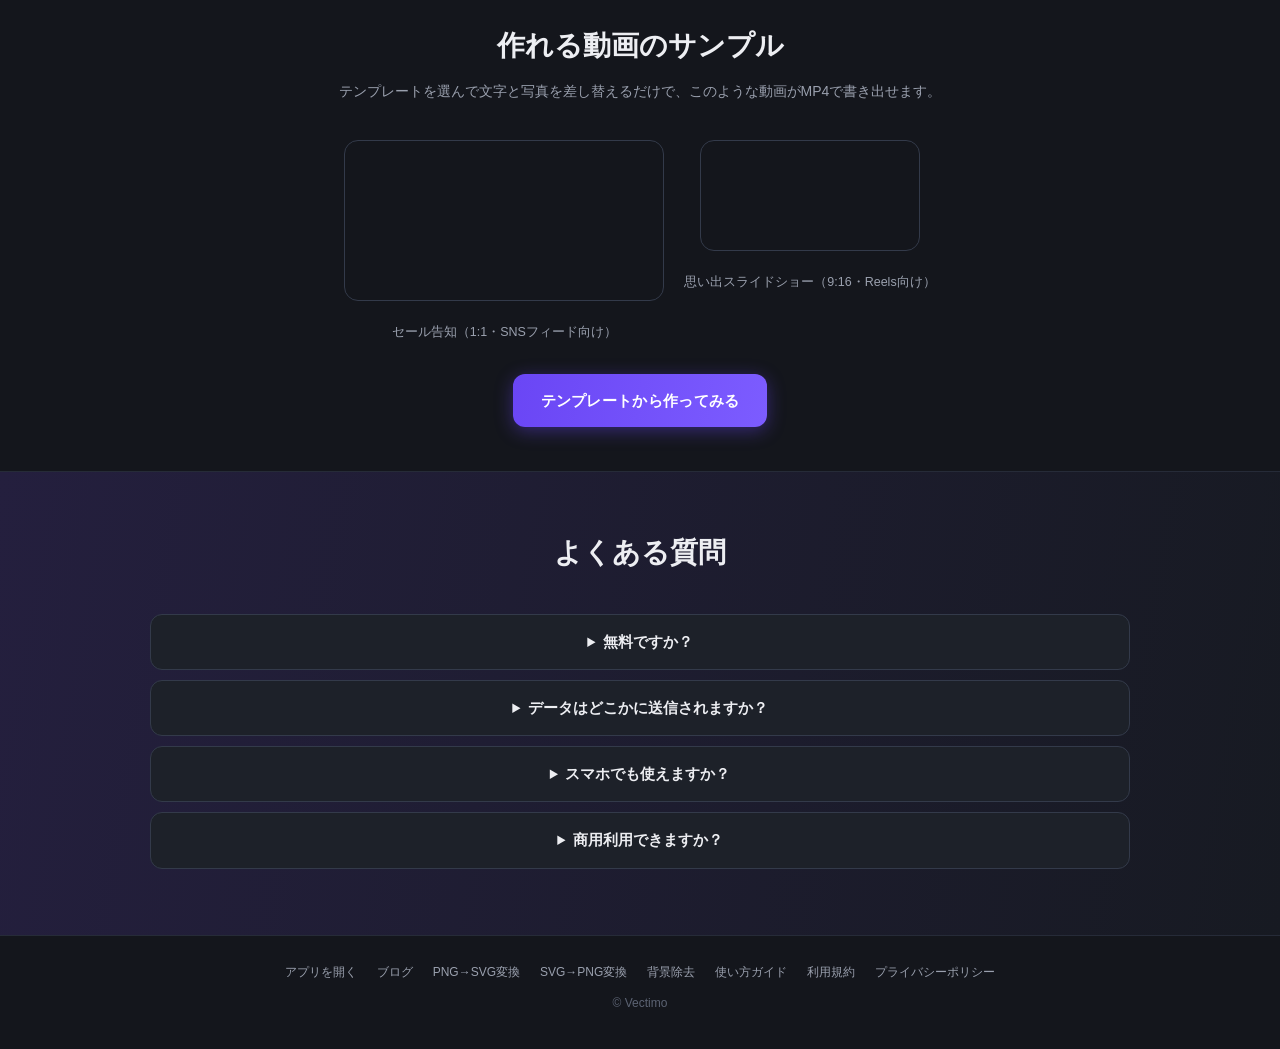
==== commit 88418ff6: "背景除去ツール（影・白フチの立体加工付き）を追加" ====
--- a/index.html
+++ b/index.html
@@ -5,19 +5,19 @@
 <meta name="viewport" content="width=device-width, initial-scale=1">
 <title>Vectimo（ベクティモ）| SVG・写真から動画を作る無料ブラウザツール</title>
 <meta name="description" content="VectimoはSVGや写真をつなげてテロップ・BGM付きのMP4動画を作れる無料ツール。インストール不要・登録不要・ブラウザ完結。SNS広告やReels、思い出のスライドショー作りに。">
-<link rel="canonical" href="https://vectimo.vercel.app/">
+<link rel="canonical" href="https://vectimo.pages.dev/">
 <meta property="og:title" content="Vectimo（ベクティモ）| SVG・写真から動画を作る無料ブラウザツール">
 <meta property="og:description" content="インストール不要・登録不要。SVGや写真をつなげてテロップ・BGM付きのMP4動画をブラウザだけで。">
 <meta property="og:type" content="website">
 <meta property="og:site_name" content="Vectimo">
-<meta property="og:url" content="https://vectimo.vercel.app/">
-<meta property="og:image" content="https://vectimo.vercel.app/vectimo-ogp.png">
+<meta property="og:url" content="https://vectimo.pages.dev/">
+<meta property="og:image" content="https://vectimo.pages.dev/vectimo-ogp.png">
 <meta name="twitter:card" content="summary_large_image">
 <link rel="apple-touch-icon" href="apple-touch-icon.png">
 <link rel="icon" type="image/png" sizes="192x192" href="icon-192.png">
 <link rel="icon" href="data:image/svg+xml,%3Csvg xmlns='http://www.w3.org/2000/svg' viewBox='0 0 100 100'%3E%3Crect width='100' height='100' rx='20' fill='%2314161C'/%3E%3Cdefs%3E%3ClinearGradient id='g' x1='0' y1='0' x2='1' y2='0'%3E%3Cstop offset='0' stop-color='%23FFFFFF'/%3E%3Cstop offset='1' stop-color='%238B5CF6'/%3E%3C/linearGradient%3E%3C/defs%3E%3Cpath d='M12 24 H28 L42 66 L53 46 L62 58 L77 24 H90 V90 H79 V48 L64 78 L53 63 L44 86 H35 Z' fill='url(%23g)'/%3E%3C/svg%3E">
 <script type="application/ld+json">
-{"@context":"https://schema.org","@type":"WebApplication","name":"Vectimo（ベクティモ）","url":"https://vectimo.vercel.app/","description":"SVGや写真をつなげてテロップ・BGM付きのMP4動画を作れる無料のブラウザ完結動画作成ツール。","applicationCategory":"MultimediaApplication","operatingSystem":"Web","inLanguage":"ja","offers":{"@type":"Offer","price":"0","priceCurrency":"JPY"},"image":"https://vectimo.vercel.app/vectimo-ogp.png"}
+{"@context":"https://schema.org","@type":"WebApplication","name":"Vectimo（ベクティモ）","url":"https://vectimo.pages.dev/","description":"SVGや写真をつなげてテロップ・BGM付きのMP4動画を作れる無料のブラウザ完結動画作成ツール。","applicationCategory":"MultimediaApplication","operatingSystem":"Web","inLanguage":"ja","offers":{"@type":"Offer","price":"0","priceCurrency":"JPY"},"image":"https://vectimo.pages.dev/vectimo-ogp.png"}
 </script>
 <script type="application/ld+json">
 {"@context":"https://schema.org","@type":"FAQPage","mainEntity":[
@@ -80,6 +80,7 @@
     <a href="blog/" class="hidesp">ブログ</a>
     <a href="png-to-svg.html" class="hidesp">PNG→SVG変換</a>
     <a href="svg-to-png.html" class="hidesp">SVG→PNG変換</a>
+    <a href="remove-bg.html" class="hidesp">背景除去</a>
     <a href="vectimo-guide.html" class="hidesp">使い方ガイド</a>
     <a href="vectimo-terms.html" class="hidesp">利用規約</a>
     <a class="btn small" href="app.html">無料で使う</a>
@@ -142,7 +143,7 @@
 </div></section>
 
 <footer><div class="wrap">
-  <div><a href="app.html">アプリを開く</a><a href="blog/">ブログ</a><a href="png-to-svg.html">PNG→SVG変換</a><a href="svg-to-png.html">SVG→PNG変換</a><a href="vectimo-guide.html">使い方ガイド</a><a href="vectimo-terms.html">利用規約</a><a href="vectimo-privacy.html">プライバシーポリシー</a></div>
+  <div><a href="app.html">アプリを開く</a><a href="blog/">ブログ</a><a href="png-to-svg.html">PNG→SVG変換</a><a href="svg-to-png.html">SVG→PNG変換</a><a href="remove-bg.html">背景除去</a><a href="vectimo-guide.html">使い方ガイド</a><a href="vectimo-terms.html">利用規約</a><a href="vectimo-privacy.html">プライバシーポリシー</a></div>
   <div style="margin-top:10px">© Vectimo</div>
 </div></footer>
 </body>
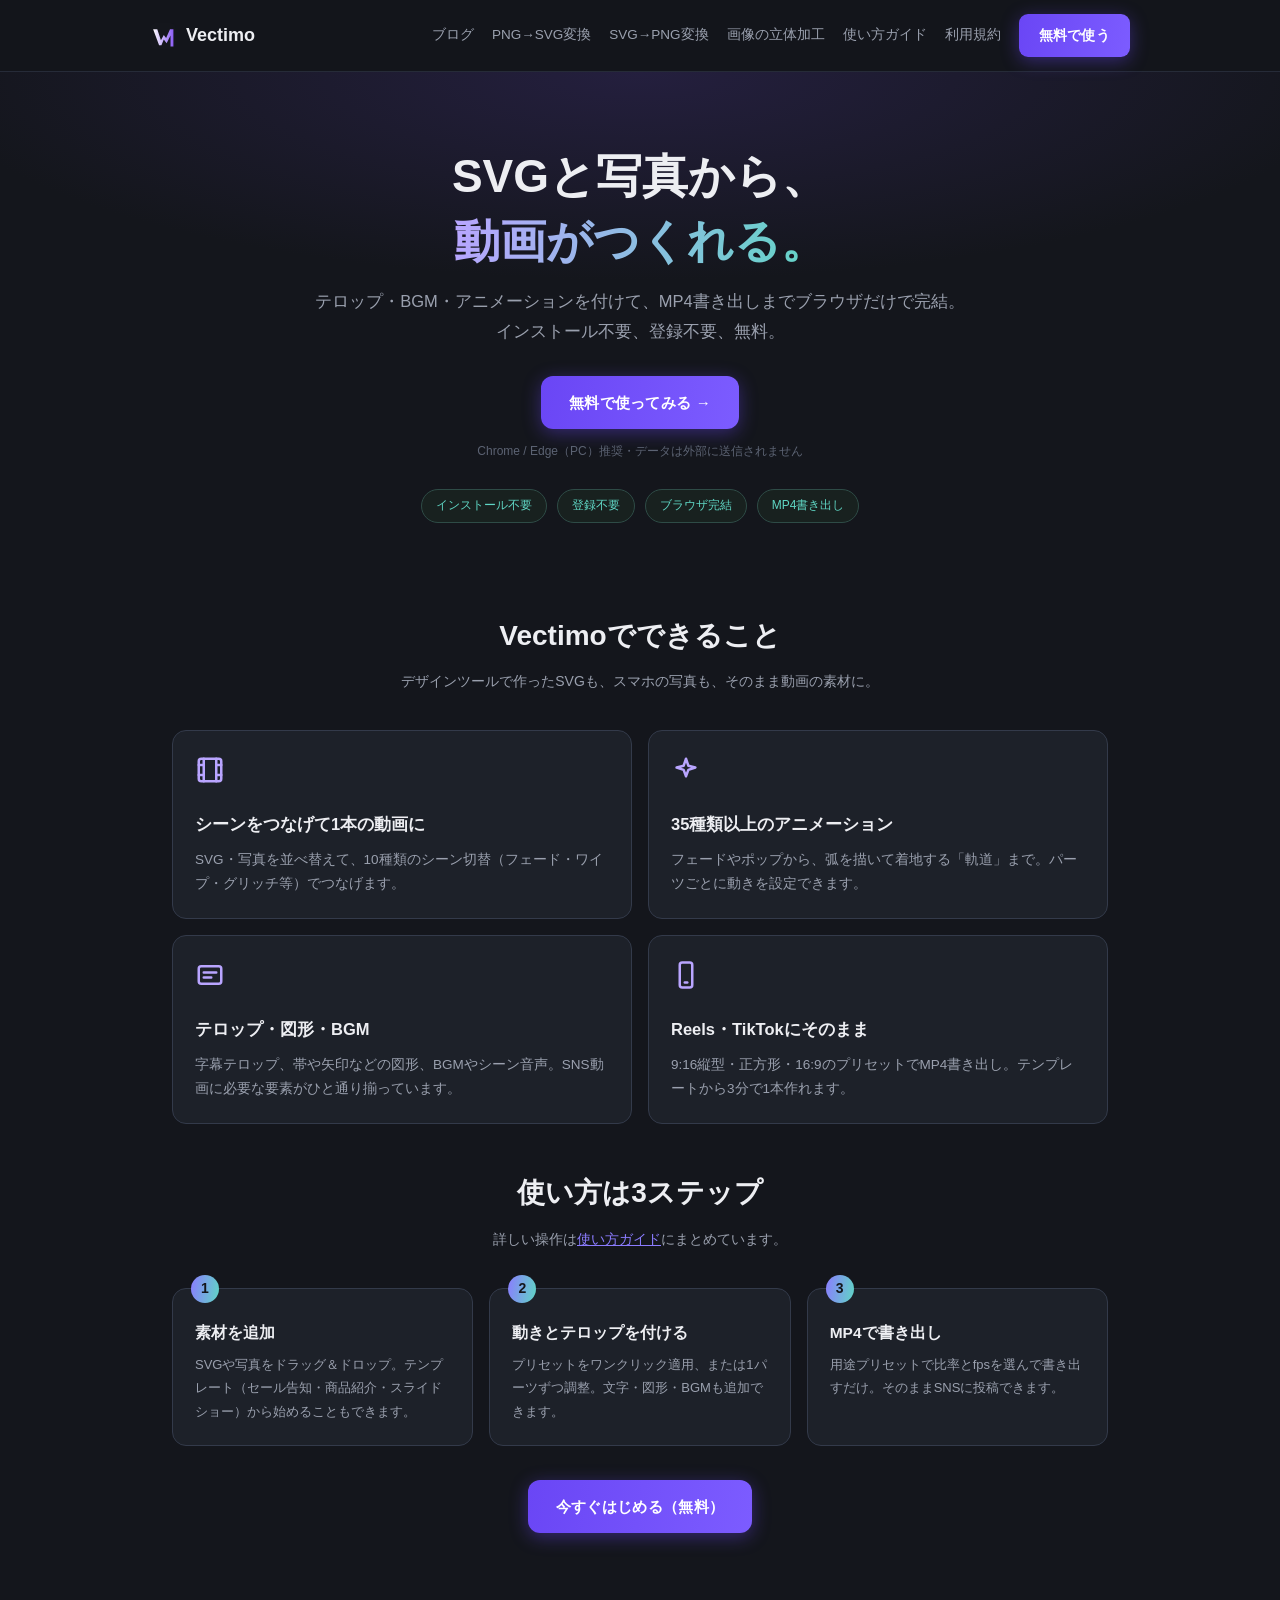
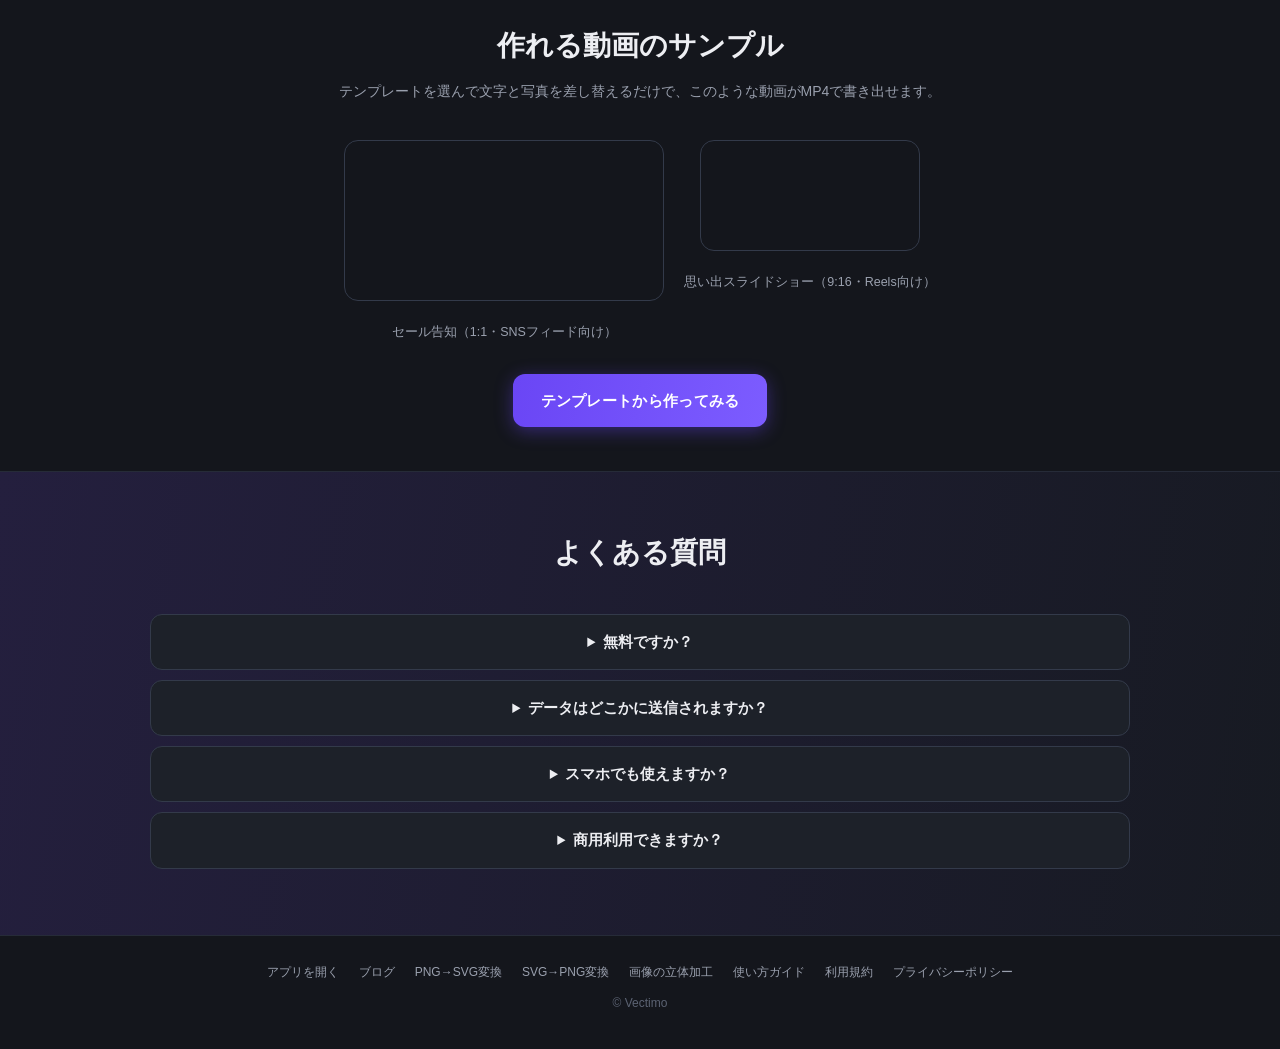
==== commit 68848065: "背景除去を廃止し立体加工ツール(image-shadow)に転換" ====
--- a/index.html
+++ b/index.html
@@ -80,7 +80,7 @@
     <a href="blog/" class="hidesp">ブログ</a>
     <a href="png-to-svg.html" class="hidesp">PNG→SVG変換</a>
     <a href="svg-to-png.html" class="hidesp">SVG→PNG変換</a>
-    <a href="remove-bg.html" class="hidesp">背景除去</a>
+    <a href="image-shadow.html" class="hidesp">画像の立体加工</a>
     <a href="vectimo-guide.html" class="hidesp">使い方ガイド</a>
     <a href="vectimo-terms.html" class="hidesp">利用規約</a>
     <a class="btn small" href="app.html">無料で使う</a>
@@ -143,7 +143,7 @@
 </div></section>
 
 <footer><div class="wrap">
-  <div><a href="app.html">アプリを開く</a><a href="blog/">ブログ</a><a href="png-to-svg.html">PNG→SVG変換</a><a href="svg-to-png.html">SVG→PNG変換</a><a href="remove-bg.html">背景除去</a><a href="vectimo-guide.html">使い方ガイド</a><a href="vectimo-terms.html">利用規約</a><a href="vectimo-privacy.html">プライバシーポリシー</a></div>
+  <div><a href="app.html">アプリを開く</a><a href="blog/">ブログ</a><a href="png-to-svg.html">PNG→SVG変換</a><a href="svg-to-png.html">SVG→PNG変換</a><a href="image-shadow.html">画像の立体加工</a><a href="vectimo-guide.html">使い方ガイド</a><a href="vectimo-terms.html">利用規約</a><a href="vectimo-privacy.html">プライバシーポリシー</a></div>
   <div style="margin-top:10px">© Vectimo</div>
 </div></footer>
 </body>
